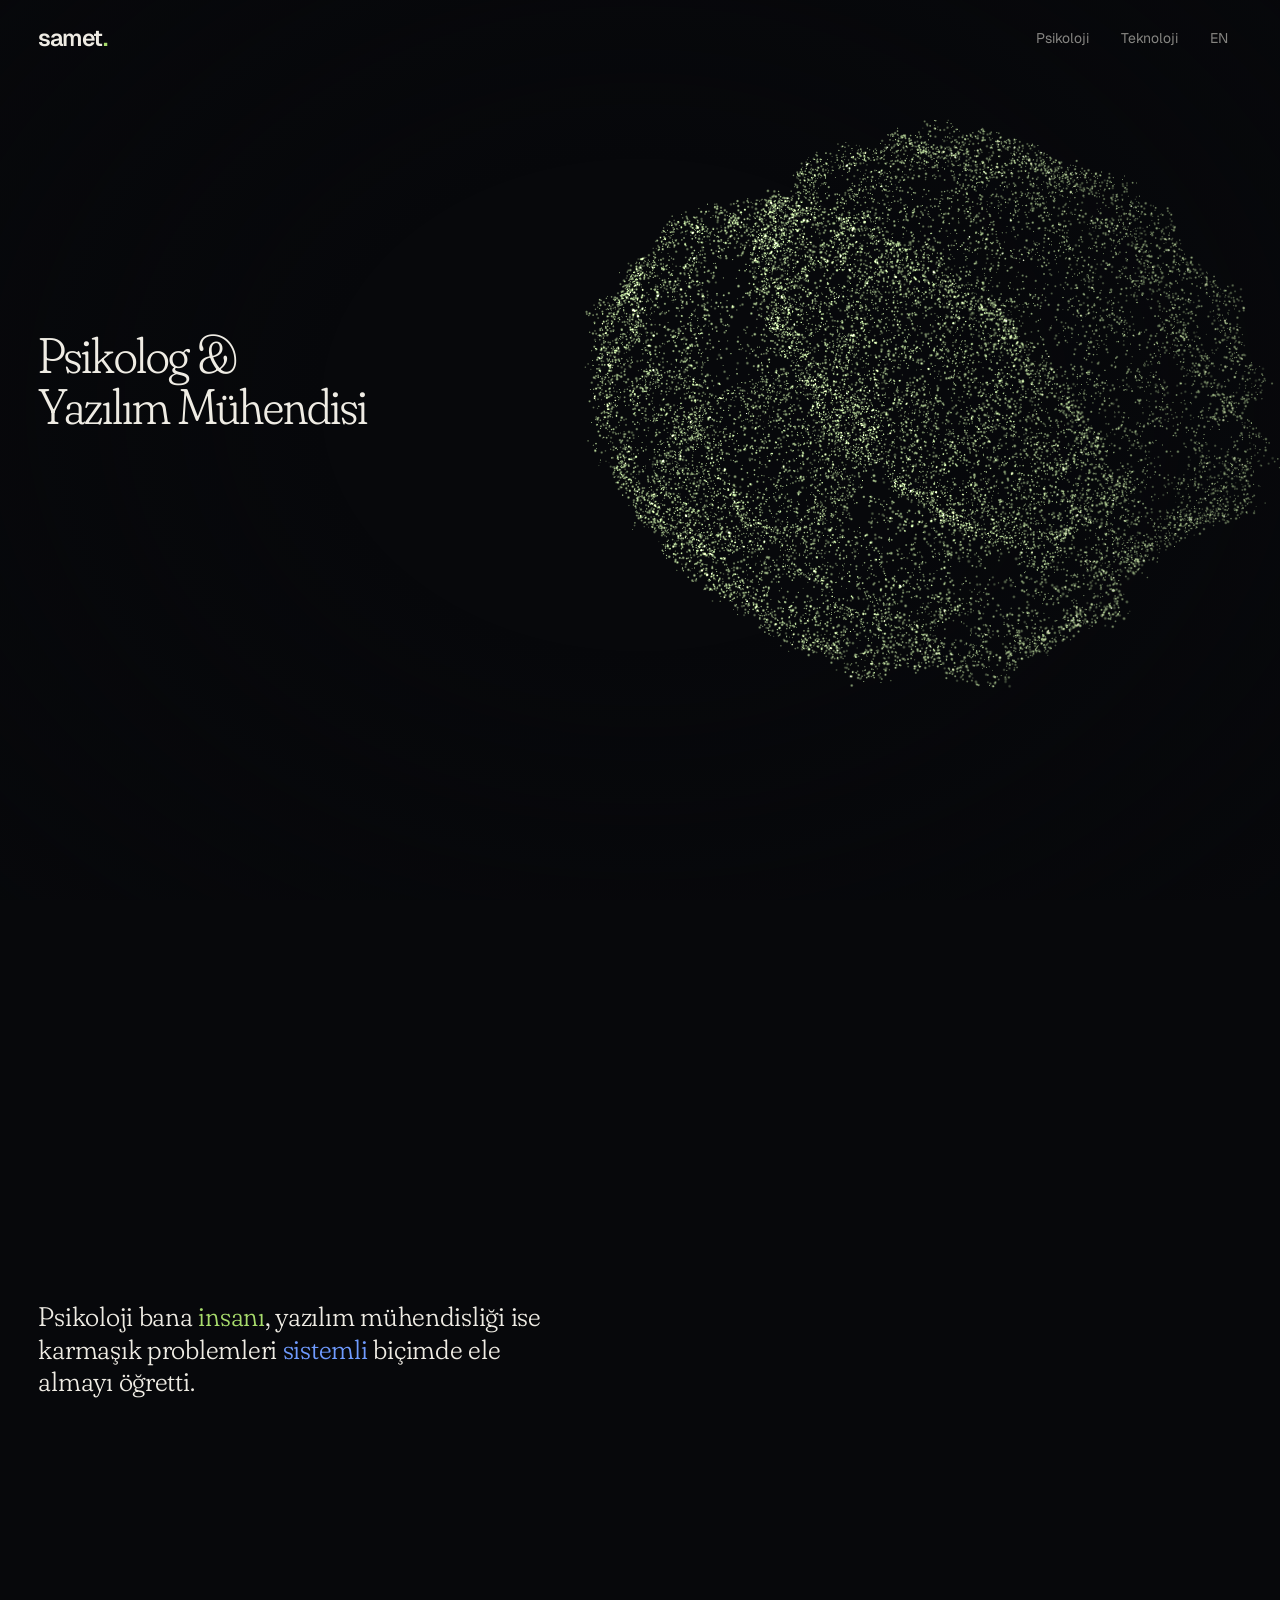
==== index.html @ a426712b "Yeni tasarım: ilk yayın" ====
<!doctype html>
<html lang="tr">
<head>
<meta charset="utf-8">
<link rel="icon" href="data:image/svg+xml,%3Csvg xmlns=%27http://www.w3.org/2000/svg%27 viewBox=%270 0 32 32%27%3E%3Ccircle cx=%2716%27 cy=%2716%27 r=%2714%27 fill=%27%23050b1d%27/%3E%3Ccircle cx=%2716%27 cy=%2716%27 r=%275%27 fill=%27%234fe3ff%27/%3E%3C/svg%3E">
<meta name="viewport" content="width=device-width, initial-scale=1">
<title>Samet Baran · Psikolog ve yazılım mühendisi</title>
<meta name="description" content="Psikolog ve yazılım mühendisi Samet Baran. İnsanı anlamak, teknolojiyi anlamlı kılmak: psikoloji bana insanı, yazılım mühendisliği ise karmaşık problemleri sistemli biçimde ele almayı öğretti.">
<link rel="canonical" href="https://abdullahsametbaran.com/">
<link rel="alternate" hreflang="tr" href="https://abdullahsametbaran.com/">
<link rel="alternate" hreflang="en" href="https://abdullahsametbaran.com/en/">
<link rel="alternate" hreflang="x-default" href="https://abdullahsametbaran.com/">
<meta property="og:type" content="website">
<meta property="og:site_name" content="Samet Baran">
<meta property="og:locale" content="tr_TR">
<meta property="og:locale:alternate" content="en_US">
<meta property="og:url" content="https://abdullahsametbaran.com/">
<meta property="og:title" content="Samet Baran · Psikolog ve yazılım mühendisi">
<meta property="og:description" content="Psikolog ve yazılım mühendisi Samet Baran. İnsanı anlamak, teknolojiyi anlamlı kılmak: psikoloji bana insanı, yazılım mühendisliği ise karmaşık problemleri sistemli biçimde ele almayı öğretti.">
<meta name="twitter:card" content="summary">
<meta name="twitter:title" content="Samet Baran · Psikolog ve yazılım mühendisi">
<meta name="twitter:description" content="Psikolog ve yazılım mühendisi Samet Baran. İnsanı anlamak, teknolojiyi anlamlı kılmak: psikoloji bana insanı, yazılım mühendisliği ise karmaşık problemleri sistemli biçimde ele almayı öğretti.">
<link rel="preconnect" href="https://fonts.googleapis.com"><link rel="preconnect" href="https://fonts.gstatic.com" crossorigin>
<link href="https://fonts.googleapis.com/css2?family=Geist:wght@300;400;500;600&family=Geist+Mono:wght@400&family=Fraunces:opsz,wght,SOFT@9..144,300..500,0..100&display=swap" rel="stylesheet">
<link rel="stylesheet" href="lib/lenis.css">
<style>
:root{--bg:#07080b;--ink:#efece4;--mute:rgba(239,236,228,.55);--leaf:#a8dc6c;--blue:#6f9bff;--gut:clamp(18px,3vw,40px)}
*{box-sizing:border-box}html,body{margin:0}
body{background:var(--bg);color:var(--ink);font-family:Geist,system-ui,sans-serif;-webkit-font-smoothing:antialiased}
a{color:inherit;text-decoration:none}
em{font-style:normal}
/* the home display face: a soft serif, the warm side of the two worlds */
.fr{font-family:Fraunces,Georgia,serif;font-weight:300;font-variation-settings:"SOFT" 100,"opsz" 144}
.mono{font-family:"Geist Mono",monospace;font-size:11px;letter-spacing:.1em;text-transform:uppercase}
#gl{position:fixed;inset:0;width:100%;height:100%;display:block;z-index:0;touch-action:pan-y}
.vig{position:fixed;inset:0;z-index:1;pointer-events:none;background:radial-gradient(ellipse at 50% 45%,transparent 35%,rgba(7,8,11,.75) 100%)}
header{position:fixed;inset:0 0 auto;z-index:10;display:flex;justify-content:space-between;align-items:center;padding:20px var(--gut)}
/* the wordmark from the original site, in this site's type; the dot drifts between the two worlds */
.logo{font-size:23px;font-weight:600;letter-spacing:-.055em;line-height:1}
.logo i{font-style:normal;color:var(--leaf);animation:dot 7s ease-in-out infinite}
@keyframes dot{0%,100%{color:var(--leaf)}50%{color:var(--blue)}}
header nav{display:flex;gap:4px}
header nav a{padding:9px 14px;border-radius:99px;font-size:14px;color:var(--mute);transition:color .3s,background .3s}
header nav a:hover{color:var(--ink);background:rgba(255,255,255,.06)}
.w{display:inline-block;overflow:hidden;vertical-align:top;padding:.14em .02em .1em;margin:-.14em -.02em -.1em}.wi{display:inline-block}

.scene{position:relative;z-index:2;pointer-events:none}
.scene a,.scene button{pointer-events:auto}
.s{height:100svh;position:relative}
/* the words sit in a left column on the animation's centre line; the cloud keeps the right half */
.hero .big{position:absolute;left:var(--gut);bottom:52vh;max-width:46vw;margin:0;font-size:clamp(40px,3.9vw,66px);line-height:1.02;letter-spacing:-.02em}
.hero .side{position:absolute;left:var(--gut);top:55vh;max-width:380px}
.hero .side p{margin:0 0 18px;font-size:16px;line-height:1.5;color:var(--mute)}
.hero .side p b{color:var(--ink);font-weight:400}
.cue{display:inline-flex;gap:14px;align-items:center;color:var(--mute)}
.cue i{width:1px;height:42px;background:rgba(239,236,228,.2);position:relative;overflow:hidden}
.cue i::after{content:"";position:absolute;inset:0;background:var(--ink);animation:drop 2.2s cubic-bezier(.7,0,.2,1) infinite}
@media (prefers-reduced-motion:reduce){.logo i,.cue i::after{animation:none}}
@keyframes drop{0%{transform:translateY(-100%)}60%,100%{transform:translateY(100%)}}

.story{height:200svh}
.story .pin{position:sticky;top:0;height:100svh;display:flex;align-items:center;padding:0 var(--gut)}
.story p{margin:0;max-width:min(560px,40vw);font-family:Fraunces,Georgia,serif;font-weight:300;font-variation-settings:"SOFT" 100,"opsz" 72;font-size:clamp(24px,2.1vw,34px);line-height:1.22;letter-spacing:-.01em}
.story p .wi{opacity:.14}
.story p em{color:var(--blue)}.story p .g{color:var(--leaf)}

.doors{height:220svh}
.doors .pin{position:sticky;top:0;height:100svh}
.door{display:block;position:absolute;bottom:clamp(40px,10vh,110px);width:min(36vw,440px);padding:0;background:none;border:0;color:inherit;font:inherit;text-align:left;cursor:pointer}
.door.l{left:var(--gut)}.door.r{right:var(--gut);text-align:right}
.door .mono{color:var(--mute)}
.door h2{margin:10px 0 12px;font-size:clamp(44px,5.4vw,96px);letter-spacing:-.03em;line-height:.92}
.door.l h2 em{color:var(--leaf)}.door.r h2 em{color:var(--blue)}
.door p{margin:0;color:var(--mute);font-size:15px;line-height:1.55}
.door .go{display:inline-flex;align-items:center;gap:10px;margin-top:18px;font-size:14px}
.door .go b{width:40px;height:40px;border-radius:50%;display:grid;place-items:center;border:1px solid rgba(239,236,228,.25);font-weight:400;transition:background .4s,border-color .4s,color .4s,transform .5s cubic-bezier(.2,.7,.2,1)}
.door.l:hover .go b{background:var(--leaf);border-color:var(--leaf);color:#0d2016;transform:translateX(-4px)}
.door.r:hover .go b{background:var(--blue);border-color:var(--blue);color:#06102a;transform:translateX(4px)}
.doors .ttl{position:absolute;left:50%;top:clamp(90px,14vh,140px);transform:translateX(-50%);text-align:center;color:var(--mute)}
.wipe{position:fixed;inset:0;z-index:50;pointer-events:none;opacity:0}
/* phones: the cloud takes the upper half, the words sit underneath it, full width */
@media (max-width:820px){header nav a:not(:last-child){display:none}
  .hero .big{right:var(--gut);bottom:calc(8vh + 112px);max-width:none;font-size:clamp(34px,10vw,46px)}
  .hero .side{right:var(--gut);top:auto;bottom:8vh;max-width:none}.hero .side p{font-size:15px;margin-bottom:14px}.cue i{height:28px}
  .story .pin{align-items:flex-end;padding-bottom:9vh}.story p{max-width:none;font-size:clamp(22px,6.4vw,28px)}
  .door{width:44vw}.door h2{font-size:34px}.door p{display:none}}
</style>
</head>
<body>
<canvas id="gl" aria-hidden="true"></canvas>
<div class="vig"></div>
<header><a class="logo" href="#" aria-label="Samet Baran">samet<i>.</i></a><nav><a href="psikoloji/index.html" data-go="mind">Psikoloji</a><a href="teknoloji/index.html" data-go="sys">Teknoloji</a><a href="en/index.html" hreflang="en" lang="en">EN</a></nav></header>

<main class="scene">
  <section class="s hero">
    <h1 class="big fr" id="h1">Psikolog &amp;<br>Yazılım Mühendisi</h1>
    <div class="side" data-in><p><b>İnsanı anlamak. Teknolojiyi anlamlı kılmak.</b> İki disiplin, tek merak.</p><span class="cue mono"><i></i>Kaydır · sürükle</span></div>
  </section>
  <section class="story" id="story"><div class="pin"><p id="st">Psikoloji bana <span class="g">insanı</span>, yazılım mühendisliği ise karmaşık problemleri <em>sistemli</em> biçimde ele almayı öğretti.</p></div></section>
  <section class="doors" id="kapilar"><div class="pin">
    <div class="ttl mono" id="dt">İki alan · birini seç</div>
    <a class="door l" href="psikoloji/index.html" data-go="mind" aria-label="Psikoloji sayfasına gir"><span class="mono">01 · Zihin</span><h2 class="fr"><em>Psikoloji</em></h2><p>Davranış, deneyim ve bizi biz yapan ilişkiler.</p><span class="go"><b>←</b>Psikolojiye gir</span></a>
    <a class="door r" href="teknoloji/index.html" data-go="sys" aria-label="Teknoloji sayfasına gir"><span class="mono">02 · Sistem</span><h2 class="fr"><em>Teknoloji</em></h2><p>İş analizi, süreç keşfi ve otomasyon.</p><span class="go">Teknolojiye gir<b>→</b></span></a>
  </div></section>
</main>
<div class="wipe" id="wipe"></div>

<script src="lib/gsap.min.js"></script>
<script src="lib/ScrollTrigger.min.js"></script>
<script src="lib/lenis.min.js"></script>
<script src="lib/smooth.js"></script>
<script type="module">
/* The point cloud is drawn with plain WebGL: one program, five attributes, one draw call. */
const RM = window.reduceMotion;          // reduced motion: no drift, no spin, no entrance; shapes change in one step
const cv = document.getElementById('gl');
const gl = cv.getContext('webgl', { antialias: false, alpha: false, powerPreference: 'high-performance' });
const PR = Math.min(devicePixelRatio || 1, 2);
const cam = { fov: 32, near: .1, far: 100, z: 7.2, aspect: 1 };
const PROJ = new Float32Array(16), VIEW = new Float32Array(16);
function camera() {                      // a perspective camera on the z axis, looking at the origin
  const t = cam.near * Math.tan(cam.fov * Math.PI / 360), h = 2 * t, w = cam.aspect * h;
  PROJ.fill(0); PROJ[0] = 2 * cam.near / w; PROJ[5] = 2 * cam.near / h; PROJ[10] = -(cam.far + cam.near) / (cam.far - cam.near); PROJ[11] = -1; PROJ[14] = -2 * cam.far * cam.near / (cam.far - cam.near);
  VIEW.fill(0); VIEW[0] = VIEW[5] = VIEW[10] = VIEW[15] = 1; VIEW[14] = -cam.z;
}

/* ---- three shapes for one cloud of points: a brain, a lattice globe, and the two worlds side by side ---- */
const N = innerWidth < 760 ? 12000 : 22000;
const A = new Float32Array(N * 3), B = new Float32Array(N * 3), C = new Float32Array(N * 3), SEED = new Float32Array(N), SIDE = new Float32Array(N);
const R = Math.random;
function brainPoint(o, k, sc, ox) {
  let x, y, z; const part = R();
  if (part < .93) {                                      // the two hemispheres, folded; points gather on the ridges
    const h = R() < .5 ? -1 : 1; let u, th, s, dx, dy, dz, fold;
    do { u = R() * 2 - 1; th = R() * Math.PI * 2; s = Math.sqrt(1 - u * u); dx = s * Math.cos(th); dy = u; dz = s * Math.sin(th);
      fold = Math.sin(dy * 15 + Math.sin(dz * 9) * 2.2) * Math.sin(dz * 13 + Math.sin(dy * 7) * 2.4) + .5 * Math.sin(dx * 11 + dz * 6); } while (fold < -.25 && R() < .8);
    const r = 1 + .07 * fold - R() * .03;
    x = h * .34 + (dx * h < 0 ? dx * .1 : dx * .66) * r; y = .08 + dy * .74 * r; z = dz * 1.02 * r;
  } else if (part < 1.01) {                                // the cerebellum, finely striped
    const u = R() * 2 - 1, th = R() * Math.PI * 2, s = Math.sqrt(1 - u * u);
    const dx = s * Math.cos(th), dy = u, dz = s * Math.sin(th), r = 1 + .04 * Math.sin(dy * 40);
    x = dx * .52 * r; y = -.56 + dy * .27 * r; z = -.66 + dz * .34 * r;
  } else {                                                // the stem
    const a = R() * Math.PI * 2, t = R();
    x = Math.cos(a) * .12; y = -.55 - t * .6; z = -.28 + Math.sin(a) * .12 + t * .05;
  }
  o[k] = x * sc + ox; o[k + 1] = y * sc; o[k + 2] = z * sc;
}
function globePoint(o, k) {
  const r = 1.45, t = R();
  if (t < .44) { const lo = Math.floor(R() * 26) / 26 * Math.PI * 2, la = (R() - .5) * Math.PI; o[k] = r * Math.cos(la) * Math.cos(lo); o[k + 1] = r * Math.sin(la); o[k + 2] = r * Math.cos(la) * Math.sin(lo); }
  else if (t < .86) { const la = (Math.floor(R() * 15) / 14 - .5) * Math.PI * .94, lo = R() * Math.PI * 2; o[k] = r * Math.cos(la) * Math.cos(lo); o[k + 1] = r * Math.sin(la); o[k + 2] = r * Math.cos(la) * Math.sin(lo); }
  else { const a = R() * Math.PI * 2, rr = 2.05 + (R() - .5) * .03; const x = Math.cos(a) * rr, z = Math.sin(a) * rr; o[k] = x; o[k + 1] = z * .32; o[k + 2] = z * .95; }
}
function cubePoint(o, k, sc, ox) {
  // a lattice cube: its edges and a grid on its faces
  const g = 6, f = Math.floor(R() * 6), a = R() * 2 - 1, b = R() * 2 - 1, line = R() < .5;
  let u = line ? Math.round(a * g / 2) / (g / 2) : a, v = line ? b : Math.round(b * g / 2) / (g / 2);
  const p = [[1, u, v], [-1, u, v], [u, 1, v], [u, -1, v], [u, v, 1], [u, v, -1]][f];
  o[k] = p[0] * .62 * sc + ox; o[k + 1] = p[1] * .62 * sc; o[k + 2] = p[2] * .62 * sc;
}
for (let i = 0; i < N; i++) {
  const k = i * 3; SEED[i] = R();
  brainPoint(A, k, 1.32, 0); globePoint(B, k);
  SIDE[i] = i % 2;
  if (SIDE[i] === 0) eyePoint(C, k); else cubePoint(C, k, 1.15, 1.62);
}
// The eye at the psychology door is stored as parameters; the shader turns them into points, so the pupil can widen,
// the lids blink and the gaze follow the pointer. x = fibre angle, y = position along the fibre (or along the lid),
// z = kind + .5 + a small jitter (0 iris fibre, 1 lid, 2 iris edge, 3 collarette).
function eyePoint(o, k) {
  const r = R(), kind = r < .1 ? 1 : r < .17 ? 2 : r < .23 ? 3 : 0;
  o[k] = Math.floor(R() * 170) / 170 * Math.PI * 2 + (R() - .5) * .012; o[k + 1] = kind === 1 ? R() * 2 - 1 : R(); o[k + 2] = kind + .5 + (R() - .5) * .2;
}

const U = {
  uT: { value: 0 }, uM1: { value: 0 }, uM2: { value: 0 }, uIn: { value: 0 }, uPR: { value: PR },
  uMouse: { value: new Float32Array([99, 99, 0]) }, uPush: { value: 0 }, uHL: { value: 0 }, uHR: { value: 0 },
  uGo: { value: 0 }, uGoSide: { value: 0 }, uRot: { value: new Float32Array(16) }, uShift: { value: 0 },
  uDil: { value: 0 }, uOpen: { value: 1 }, uGaze: { value: new Float32Array(2) },
  // phone layout: lift and shrink the brain and globe; bring the eye and cube in from the edges
  uLift: { value: 0 }, uMS: { value: 1 }, uDX: { value: 1.62 }, uDS: { value: 1 }, uDY: { value: 0 }
};
const VS = `
    uniform float uT,uM1,uM2,uIn,uPR,uPush,uHL,uHR,uGo,uGoSide,uShift,uDil,uOpen,uLift,uMS,uDX,uDS,uDY; uniform vec3 uMouse; uniform mat4 uRot; uniform vec2 uGaze;
    attribute vec3 pB,pC; attribute float seed,side;
    varying float vC; varying float vG; varying float vA;
    vec3 dir(float s){ return normalize(vec3(sin(s*91.7),cos(s*47.3),sin(s*13.1+1.))); }
    // the eye: lids around an iris of radial fibres; the pupil widens with uDil, the lids close with uOpen
    vec4 eye(vec3 e){
      float kind = floor(e.z), jit = (fract(e.z)-.5)*.1, LW = .86, H = .4*uOpen, Rr = .38;
      float pu = .14 + .15*uDil + .01*sin(uT*1.7);
      vec3 q; float al = 1.;
      if (kind > .5 && kind < 1.5) {
        float x = e.y*LW, ly = H*(1.-(x/LW)*(x/LW))*(1.+jit*2.);
        q = vec3(x, fract(seed*7.) > .5 ? ly : -ly*.92, 0.);
      } else {
        float r = kind > 2.5 ? pu + (Rr-pu)*(.3+jit*2.) : kind > 1.5 ? Rr*(1.+jit) : pu + (Rr-pu)*e.y;
        q = vec3(r*cos(e.x) + uGaze.x, r*sin(e.x) + uGaze.y, .1*(1.-(r/Rr)*(r/Rr)));
        float lim = H*(1.-(q.x/LW)*(q.x/LW))*(q.y > 0. ? 1. : .92);
        al = (abs(q.y) > lim || abs(q.x) > LW) ? 0. : (kind < .5 ? .65 + .33*(1.-e.y) : 1.);
      }
      q.x -= 1.62; return vec4(q, al);
    }
    void main(){
      vec4 E = eye(pC);
      vec3 p = mix(position,pB,uM1)*uMS;
      // the doors: each shape keeps its own centre, which sits at (±uDX, uDY) scaled by uDS (on desktop: ±1.62, 0, 1)
      vec3 T = side < .5 ? E.xyz : pC; float sx = side < .5 ? -1. : 1.;
      T.x -= sx*1.62; T *= uDS; T.x += sx*uDX; T.y += uDY;
      p = mix(p,T,uM2);
      float burst = sin(3.14159*uM1)*(1.-uM2) + sin(3.14159*uM2)*.8;
      p += dir(seed)*burst*(.35+fract(seed*7.)*.9);
      p *= mix(.0,1.,uIn) + (1.-uIn)*fract(seed*3.)*.0;
      p += dir(seed+.5)*(1.-uIn)*(2.5+fract(seed*5.)*4.);
      p += .012*vec3(sin(uT*1.1+seed*30.),cos(uT*1.3+seed*20.),sin(uT*.7+seed*10.));
      // the shape under the pointer grows a little; the chosen one fills the screen when entered
      float hov = side<.5 ? uHL : uHR;
      float cx = (side<.5 ? -1. : 1.)*uDX;
      float chosen = (uGoSide<.5 ? 1.-side : side);
      p.x -= cx*uM2; p.y -= uDY*uM2; p *= 1. + hov*.12*uM2 + chosen*uGo*5.; p.x += cx*uM2*(1.-chosen*uGo); p.y += uDY*uM2*(1.-chosen*uGo);
      p += dir(seed+.9)*(1.-chosen)*uGo*6.;
      vec4 wp = uRot*vec4(p,1.); wp.x += uShift*(1.-uM2); wp.y += .18*(1.-uM2)*step(.5,uShift) + uLift*(1.-uM2);   // brain and globe both keep the right half
      // the pointer scatters the points, except the eye's: it stays whole and its pupil answers instead
      vec2 d = wp.xy-uMouse.xy; float f = exp(-dot(d,d)*3.2)*uPush*(1.-(1.-side)*uM2);
      wp.xy += normalize(d+1e-4)*f*.42; wp.z += f*.35;
      vec4 mv = viewMatrix*wp;
      gl_Position = projectionMatrix*mv;
      gl_PointSize = (1.7+fract(seed*13.)*2.5)*uPR*(7./-mv.z)*(1.+f*1.6);
      vC = mix(uM1, side, uM2);
      vG = f + hov*uM2*.5;
      vA = (.35+.65*fract(seed*17.))*mix(1.,1.-uGo*.6,1.-chosen)*mix(1.,side < .5 ? E.w : 1.,uM2);
    }`;
const FS = `
    varying float vC; varying float vG; varying float vA;
    void main(){
      vec2 c = gl_PointCoord-.5; float r = length(c); if(r>.5) discard;
      float a = smoothstep(.5,.0,r);
      vec3 mind = vec3(.80,.93,.64), sys = vec3(.52,.68,1.), cream = vec3(1.,.97,.9);
      vec3 col = mix(mind, sys, vC);
      col = mix(col, cream, clamp(vG,0.,1.)*.7);
      gl_FragColor = vec4(col*a*vA*(.85+vG), 1.);
    }`;
let draw = () => {};
if (gl) {
  const sh = (t, src) => { const x = gl.createShader(t); gl.shaderSource(x, src); gl.compileShader(x); if (!gl.getShaderParameter(x, gl.COMPILE_STATUS)) console.error(gl.getShaderInfoLog(x)); return x; };
  const pr = gl.createProgram();
  gl.attachShader(pr, sh(gl.VERTEX_SHADER, 'precision highp float;\nuniform mat4 viewMatrix, projectionMatrix;\nattribute vec3 position;\n' + VS));
  gl.attachShader(pr, sh(gl.FRAGMENT_SHADER, 'precision highp float;\n' + FS));
  gl.bindAttribLocation(pr, 0, 'position'); gl.linkProgram(pr); gl.useProgram(pr);
  const attr = (name, data, n) => { const l = gl.getAttribLocation(pr, name); if (l < 0) return; gl.bindBuffer(gl.ARRAY_BUFFER, gl.createBuffer()); gl.bufferData(gl.ARRAY_BUFFER, data, gl.STATIC_DRAW); gl.enableVertexAttribArray(l); gl.vertexAttribPointer(l, n, gl.FLOAT, false, 0, 0); };
  attr('position', A, 3); attr('pB', B, 3); attr('pC', C, 3); attr('seed', SEED, 1); attr('side', SIDE, 1);
  const F = ['uT', 'uM1', 'uM2', 'uIn', 'uPR', 'uPush', 'uHL', 'uHR', 'uGo', 'uGoSide', 'uShift', 'uDil', 'uOpen', 'uLift', 'uMS', 'uDX', 'uDS', 'uDY'], L = {};
  [...F, 'uMouse', 'uGaze', 'uRot', 'viewMatrix', 'projectionMatrix'].forEach(n => L[n] = gl.getUniformLocation(pr, n));
  gl.disable(gl.DEPTH_TEST); gl.enable(gl.BLEND); gl.blendEquation(gl.FUNC_ADD); gl.blendFunc(gl.SRC_ALPHA, gl.ONE);   // additive
  gl.clearColor(7 / 255, 8 / 255, 11 / 255, 1);
  draw = () => { gl.clear(gl.COLOR_BUFFER_BIT); F.forEach(n => gl.uniform1f(L[n], U[n].value)); gl.uniform3fv(L.uMouse, U.uMouse.value); gl.uniform2fv(L.uGaze, U.uGaze.value);
    gl.uniformMatrix4fv(L.uRot, false, U.uRot.value); gl.uniformMatrix4fv(L.viewMatrix, false, VIEW); gl.uniformMatrix4fv(L.projectionMatrix, false, PROJ); gl.drawArrays(gl.POINTS, 0, N); };
}

function size() {
  const w = innerWidth, h = innerHeight; cv.width = Math.floor(w * PR); cv.height = Math.floor(h * PR); if (gl) gl.viewport(0, 0, cv.width, cv.height);
  cam.aspect = w / h; cam.z = w < 760 ? 10.5 : (w / h < 1.3 ? 8.6 : 7.2); camera(); U.uShift.value = w / h > 1.3 ? 1.25 : 0;
  const phone = w < 820 && w / h < 1;
  U.uLift.value = phone ? 1.05 : 0; U.uMS.value = phone ? .78 : 1; U.uDX.value = phone ? .74 : 1.62; U.uDS.value = phone ? .5 : 1; U.uDY.value = phone ? .55 : 0;
}
size(); addEventListener('resize', size);

/* pointer: a light that pushes the points aside; dragging turns the cloud, and it keeps turning a little after */
const eyeT = { dil: 0, gx: 0, gy: 0 };
let push = 0, tpush = 0, drag = false, lx = 0, ly = 0, ry = .7, rx = .62, vy = RM ? 0 : .0015, vx = 0;
addEventListener('pointermove', e => {
  // where the pointer meets the plane z = 0 seen through the camera
  const k = Math.tan(cam.fov * Math.PI / 360) * cam.z;
  U.uMouse.value[0] = (e.clientX / innerWidth * 2 - 1) * k * cam.aspect; U.uMouse.value[1] = (1 - e.clientY / innerHeight * 2) * k;
  if (!RM) tpush = 1;
  // over the eye the pupil widens; the gaze leans a little toward the pointer
  const ex = (U.uMouse.value[0] + U.uDX.value) / U.uDS.value, ey = (U.uMouse.value[1] - U.uDY.value) / U.uDS.value;   // in the eye's own units
  eyeT.dil = Math.hypot(ex, ey) < .9 ? 1 : 0;
  // the iris turns toward the pointer wherever it is on the screen: far away it rests near the corner of the eye,
  // close by it follows almost one to one
  if (!RM) { eyeT.gx = .3 * Math.tanh(ex / .8); eyeT.gy = .11 * Math.tanh(ey / .55); }
  if (drag) { vy = (e.clientX - lx) * .0045; vx = (e.clientY - ly) * .0025; lx = e.clientX; ly = e.clientY; }
  if (RM) return;
  const half = e.clientX < innerWidth / 2;
  gsap.to(U.uHL, { value: half ? 1 : 0, duration: .8, ease: 'expo.out', overwrite: true });
  gsap.to(U.uHR, { value: half ? 0 : 1, duration: .8, ease: 'expo.out', overwrite: true });
});
document.addEventListener('pointerleave', () => { tpush = 0; eyeT.dil = 0; });
cv.addEventListener('pointerdown', e => { drag = true; lx = e.clientX; ly = e.clientY; });
addEventListener('pointerup', () => drag = false);

function rotXY(x, y) {                    // rotation about x then y (Euler XYZ with z = 0), column-major
  const a = Math.cos(x), b = Math.sin(x), c = Math.cos(y), d = Math.sin(y), m = U.uRot.value;
  m[0] = c; m[4] = 0; m[8] = d; m[12] = 0;
  m[1] = b * d; m[5] = a; m[9] = -b * c; m[13] = 0;
  m[2] = -a * d; m[6] = b; m[10] = a * c; m[14] = 0;
  m[3] = 0; m[7] = 0; m[11] = 0; m[15] = 1;
}
let t0 = performance.now();
function loop(now) {
  const t = RM ? 0 : (now - t0) / 1000; U.uT.value = t;
  push += (tpush - push) * .08; U.uPush.value = push;
  // the eye: pupil and gaze ease toward their targets; a blink every 5.5 s (none with reduced motion)
  U.uDil.value += (eyeT.dil - U.uDil.value) * (RM ? 1 : .07);
  U.uGaze.value[0] += (eyeT.gx - U.uGaze.value[0]) * .2; U.uGaze.value[1] += (eyeT.gy - U.uGaze.value[1]) * .2;
  const blink = t % 5.5; U.uOpen.value = RM || blink >= .24 ? 1 : Math.abs(blink - .12) / .12;
  if (!drag) { if (RM) { vx = vy = 0; } else { vy += (.0016 * (1 - U.uM2.value) - vy) * .02; vx *= .95; } }
  ry += vy; rx = Math.max(-.2, Math.min(1.1, rx + vx));
  const settle = U.uM2.value;                               // at the doors the two worlds face us
  rotXY(rx * (1 - settle) + -.12 * settle, ry * (1 - settle) + Math.sin(t * .3) * .25 * settle);
  draw();
  requestAnimationFrame(loop);
}
requestAnimationFrame(loop);

if (!RM) {
  /* entrance: the points gather out of the dark into the brain (lead), then the name rises word by word (support),
     the side note and header fade in place (decoration) */
  const words = splitWords(document.getElementById('h1'));
  gsap.timeline({ defaults: { ease: 'expo.out' } })
    .to(U.uIn, { value: 1, duration: 2.6, ease: 'expo.inOut' }, 0)
    .from(words, { yPercent: 118, duration: 1.4, stagger: { each: .08, ease: 'power2.in' } }, 1.1)
    .from('[data-in], header', { opacity: 0, duration: 1, ease: 'power1.out' }, 1.8);

  /* the story: scrolling turns the brain into a lattice globe (the words light up as it happens), then splits it into
     the two worlds at the doors */
  gsap.to(U.uM1, { value: 1, ease: 'none', scrollTrigger: { trigger: '#story', start: 'top 70%', end: 'bottom bottom', scrub: 1.2 } });
  gsap.to(splitWords(document.getElementById('st')), { opacity: 1, stagger: .05, ease: 'none', scrollTrigger: { trigger: '#story', start: 'top 40%', end: '75% bottom', scrub: true } });
  gsap.to(U.uM2, { value: 1, ease: 'none', scrollTrigger: { trigger: '#kapilar', start: 'top 85%', end: '45% bottom', scrub: 1.2 } });
  gsap.fromTo('.door, #dt', { opacity: 0, y: 30 }, { opacity: 1, y: 0, ease: 'none', scrollTrigger: { trigger: '#kapilar', start: '30% bottom', end: '55% bottom', scrub: true } });
  gsap.to('.hero .big, .hero .side', { opacity: 0, y: -40, ease: 'none', scrollTrigger: { trigger: '#story', start: 'top 90%', end: 'top 40%', scrub: true } });

  /* a brake at the story: scrolling stays free, but a wheel or trackpad gesture that started above the story (or below
     it) cannot carry past it in one go. It stops where the globe is whole and the sentence fully lit, the rest of that
     flick is dropped, and the next gesture scrolls on freely. Keyboard, scrollbar and touch are the browser's own. */
  if (window.lenis) {
    const story = document.getElementById('story');
    const stop = () => story.offsetTop + innerHeight;
    let from = 0, braked = false, quiet = true, idle = 0;
    addEventListener('wheel', e => {
      if (e.ctrlKey) return;                                  // pinch zoom
      if (quiet) { from = lenis.targetScroll; braked = false; }          // a new gesture begins here
      quiet = false; clearTimeout(idle); idle = setTimeout(() => quiet = true, 260);
      const S = stop(), next = lenis.targetScroll + e.deltaY * (e.deltaMode === 1 ? 40 : 1);
      if (!braked && ((from < S - 2 && next >= S) || (from > S + 2 && next <= S))) { braked = true; lenis.scrollTo(S); }
      if (braked) { e.preventDefault(); e.stopImmediatePropagation(); }  // the rest of this flick does not reach Lenis
    }, { passive: false, capture: true });
  }
} else {
  // reduced motion: everything is in place from the start; the cloud takes each shape in one step as its section arrives
  U.uIn.value = 1;
  ScrollTrigger.create({ trigger: '#story', start: 'top 50%', onEnter: () => U.uM1.value = 1, onLeaveBack: () => U.uM1.value = 0 });
  ScrollTrigger.create({ trigger: '#kapilar', start: 'top 50%', onEnter: () => U.uM2.value = 1, onLeaveBack: () => U.uM2.value = 0 });
}

/* entering: the chosen world's points rush forward and fill the screen, the other scatters, the screen takes the
   next page's ground. From the doors this is the full move; from the menu (or with reduced motion) the screen
   simply fades into the next page's ground. */
const GROUND = { mind: '#062a31', sys: '#050b1d' };
function enter(side, url) {
  if (window.lenis) lenis.stop();
  try { sessionStorage.setItem('arrive', GROUND[side]); } catch (e) {}
  const w = document.getElementById('wipe'); w.style.background = GROUND[side];
  const go = () => location.href = url;
  if (RM || U.uM2.value < .5) { gsap.to(w, { opacity: 1, duration: RM ? .25 : .45, ease: 'power1.in', onComplete: go }); return; }
  U.uGoSide.value = side === 'mind' ? 0 : 1;
  gsap.timeline({ onComplete: go })
    .to('.door, #dt, header', { opacity: 0, duration: .35, ease: 'power2.in' }, 0)
    .to(U.uGo, { value: 1, duration: 1.3, ease: 'expo.in' }, 0)
    .to(w, { opacity: 1, duration: .45, ease: 'power1.in' }, .95);
}
// the doors and the menu are real links: a plain click plays the move, Ctrl/Cmd/Shift/Alt or middle click is the browser's
document.querySelectorAll('a[data-go]').forEach(a => a.addEventListener('click', ev => {
  if (ev.defaultPrevented || ev.button !== 0 || ev.metaKey || ev.ctrlKey || ev.shiftKey || ev.altKey) return;
  ev.preventDefault(); enter(a.dataset.go, a.getAttribute('href'));
}));
// coming back with the browser's Back button restores this page from memory: undo the exit so it is usable again
addEventListener('pageshow', e => { if (!e.persisted) return;
  gsap.set('#wipe', { opacity: 0 }); gsap.set('.door, #dt, header', { opacity: 1 }); U.uGo.value = 0; if (window.lenis) lenis.start(); });

// review hook for still shots: ?m1=1 or ?m2=1 sets the scroll state; ?go=mind&p=.6 freezes the entry
const q = new URLSearchParams(location.search);
if (q.has('m1') || q.has('m2') || q.has('go')) {
  gsap.globalTimeline.getChildren().forEach(c => c.progress(1));
  ScrollTrigger.getAll().forEach(s => s.disable(false));
  U.uIn.value = 1; U.uM1.value = +(q.get('m1') || (q.has('m2') || q.has('go') ? 1 : 0)); U.uM2.value = +(q.get('m2') || (q.has('go') ? 1 : 0));
  document.querySelectorAll('.hero .big, .hero .side').forEach(el => el.style.opacity = U.uM1.value > .3 ? 0 : 1);
  if (U.uM2.value > .5) { document.querySelectorAll('.door, #dt').forEach(el => { el.style.opacity = 1; el.style.transform = 'none'; }); document.getElementById('kapilar').scrollIntoView(); window.scrollBy(0, innerHeight * .9); }
  else if (U.uM1.value > .5) { document.getElementById('story').scrollIntoView(); window.scrollBy(0, innerHeight * .9); gsap.set('#st .wi', { opacity: 1 }); }
  if (q.has('go')) { U.uGoSide.value = q.get('go') === 'mind' ? 0 : 1; U.uGo.value = +q.get('p'); document.querySelectorAll('.door, #dt').forEach(el => el.style.opacity = 0); }
}
</script>
</body>
</html>
---- lib/lenis.css ----
html.lenis,
html.lenis body {
  height: auto;
}

.lenis:not(.lenis-autoToggle).lenis-stopped {
  overflow: clip;
}

.lenis [data-lenis-prevent],
.lenis [data-lenis-prevent-wheel],
.lenis [data-lenis-prevent-touch],
.lenis [data-lenis-prevent-vertical],
.lenis [data-lenis-prevent-horizontal] {
  overscroll-behavior: contain;
}

.lenis.lenis-smooth iframe {
  pointer-events: none;
}

.lenis.lenis-autoToggle {
  transition-property: overflow;
  transition-duration: 1ms;
  transition-behavior: allow-discrete;
}
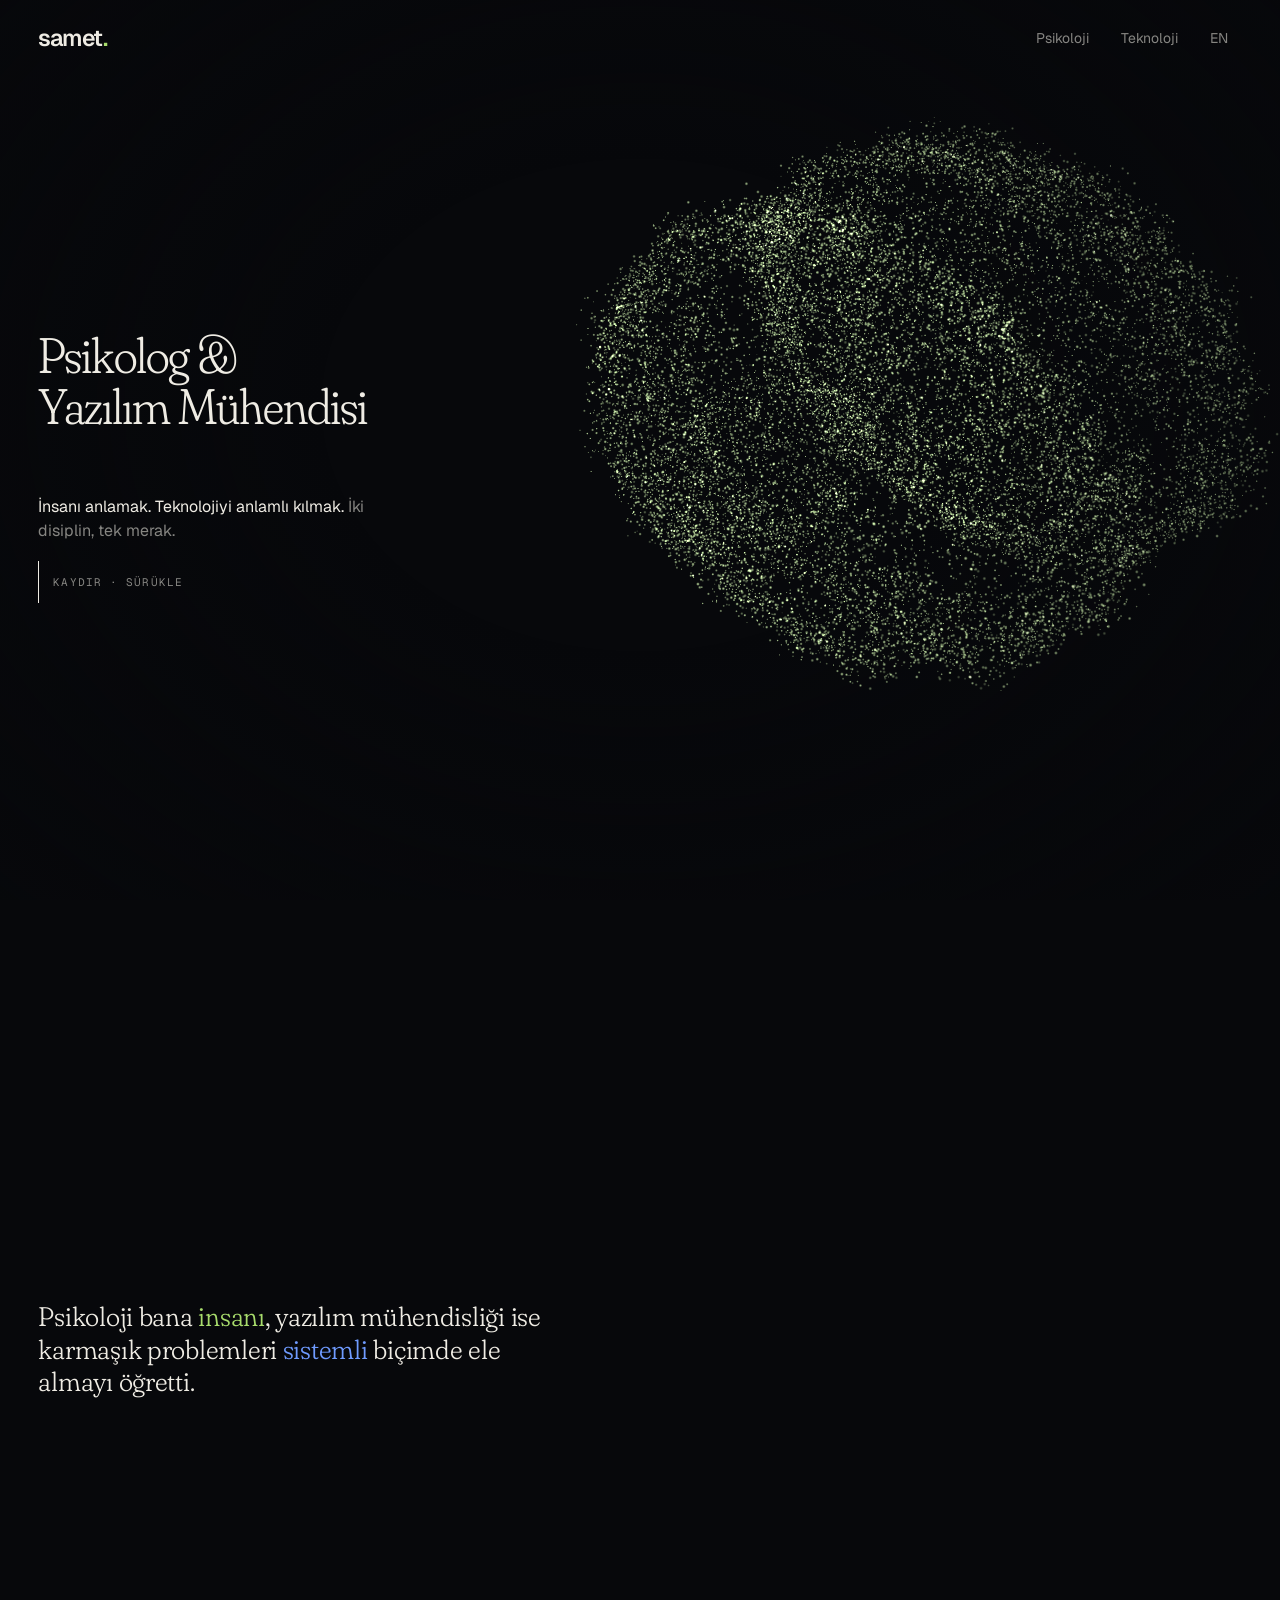
==== commit 66067173: "Site simgesi, paylaşım görselleri ve kimlik bilgisi" ====
--- a/index.html
+++ b/index.html
@@ -2,7 +2,9 @@
 <html lang="tr">
 <head>
 <meta charset="utf-8">
-<link rel="icon" href="data:image/svg+xml,%3Csvg xmlns=%27http://www.w3.org/2000/svg%27 viewBox=%270 0 32 32%27%3E%3Ccircle cx=%2716%27 cy=%2716%27 r=%2714%27 fill=%27%23050b1d%27/%3E%3Ccircle cx=%2716%27 cy=%2716%27 r=%275%27 fill=%27%234fe3ff%27/%3E%3C/svg%3E">
+<link rel="icon" href="/favicon.ico" sizes="48x48">
+<link rel="icon" type="image/png" sizes="192x192" href="/favicon-192.png">
+<link rel="apple-touch-icon" href="/apple-touch-icon.png">
 <meta name="viewport" content="width=device-width, initial-scale=1">
 <title>Samet Baran · Psikolog ve yazılım mühendisi</title>
 <meta name="description" content="Psikolog ve yazılım mühendisi Samet Baran. İnsanı anlamak, teknolojiyi anlamlı kılmak: psikoloji bana insanı, yazılım mühendisliği ise karmaşık problemleri sistemli biçimde ele almayı öğretti.">
@@ -17,7 +19,12 @@
 <meta property="og:url" content="https://abdullahsametbaran.com/">
 <meta property="og:title" content="Samet Baran · Psikolog ve yazılım mühendisi">
 <meta property="og:description" content="Psikolog ve yazılım mühendisi Samet Baran. İnsanı anlamak, teknolojiyi anlamlı kılmak: psikoloji bana insanı, yazılım mühendisliği ise karmaşık problemleri sistemli biçimde ele almayı öğretti.">
-<meta name="twitter:card" content="summary">
+<meta property="og:image" content="https://abdullahsametbaran.com/img/og-tr.jpg">
+<meta property="og:image:width" content="1200">
+<meta property="og:image:height" content="630">
+<meta property="og:image:alt" content="Samet Baran · Psikolog ve Yazılım Mühendisi">
+<meta name="twitter:card" content="summary_large_image">
+<meta name="twitter:image" content="https://abdullahsametbaran.com/img/og-tr.jpg">
 <meta name="twitter:title" content="Samet Baran · Psikolog ve yazılım mühendisi">
 <meta name="twitter:description" content="Psikolog ve yazılım mühendisi Samet Baran. İnsanı anlamak, teknolojiyi anlamlı kılmak: psikoloji bana insanı, yazılım mühendisliği ise karmaşık problemleri sistemli biçimde ele almayı öğretti.">
 <link rel="preconnect" href="https://fonts.googleapis.com"><link rel="preconnect" href="https://fonts.gstatic.com" crossorigin>
@@ -85,6 +92,7 @@
   .story .pin{align-items:flex-end;padding-bottom:9vh}.story p{max-width:none;font-size:clamp(22px,6.4vw,28px)}
   .door{width:44vw}.door h2{font-size:34px}.door p{display:none}}
 </style>
+<script type="application/ld+json">{"@context":"https://schema.org","@graph":[{"@type":"WebSite","@id":"https://abdullahsametbaran.com/#website","url":"https://abdullahsametbaran.com/","name":"Samet Baran","alternateName":["Abdullah Samet Baran","samet."],"inLanguage":"tr","publisher":{"@id":"https://abdullahsametbaran.com/#person"}},{"@type":"Person","@id":"https://abdullahsametbaran.com/#person","name":"Abdullah Samet Baran","alternateName":"Samet Baran","url":"https://abdullahsametbaran.com/","jobTitle":["Psikolog","Yazılım Mühendisi"],"sameAs":["https://tr.linkedin.com/in/abdullah-samet-baran-b7b565208"]}]}</script>
 </head>
 <body>
 <canvas id="gl" aria-hidden="true"></canvas>
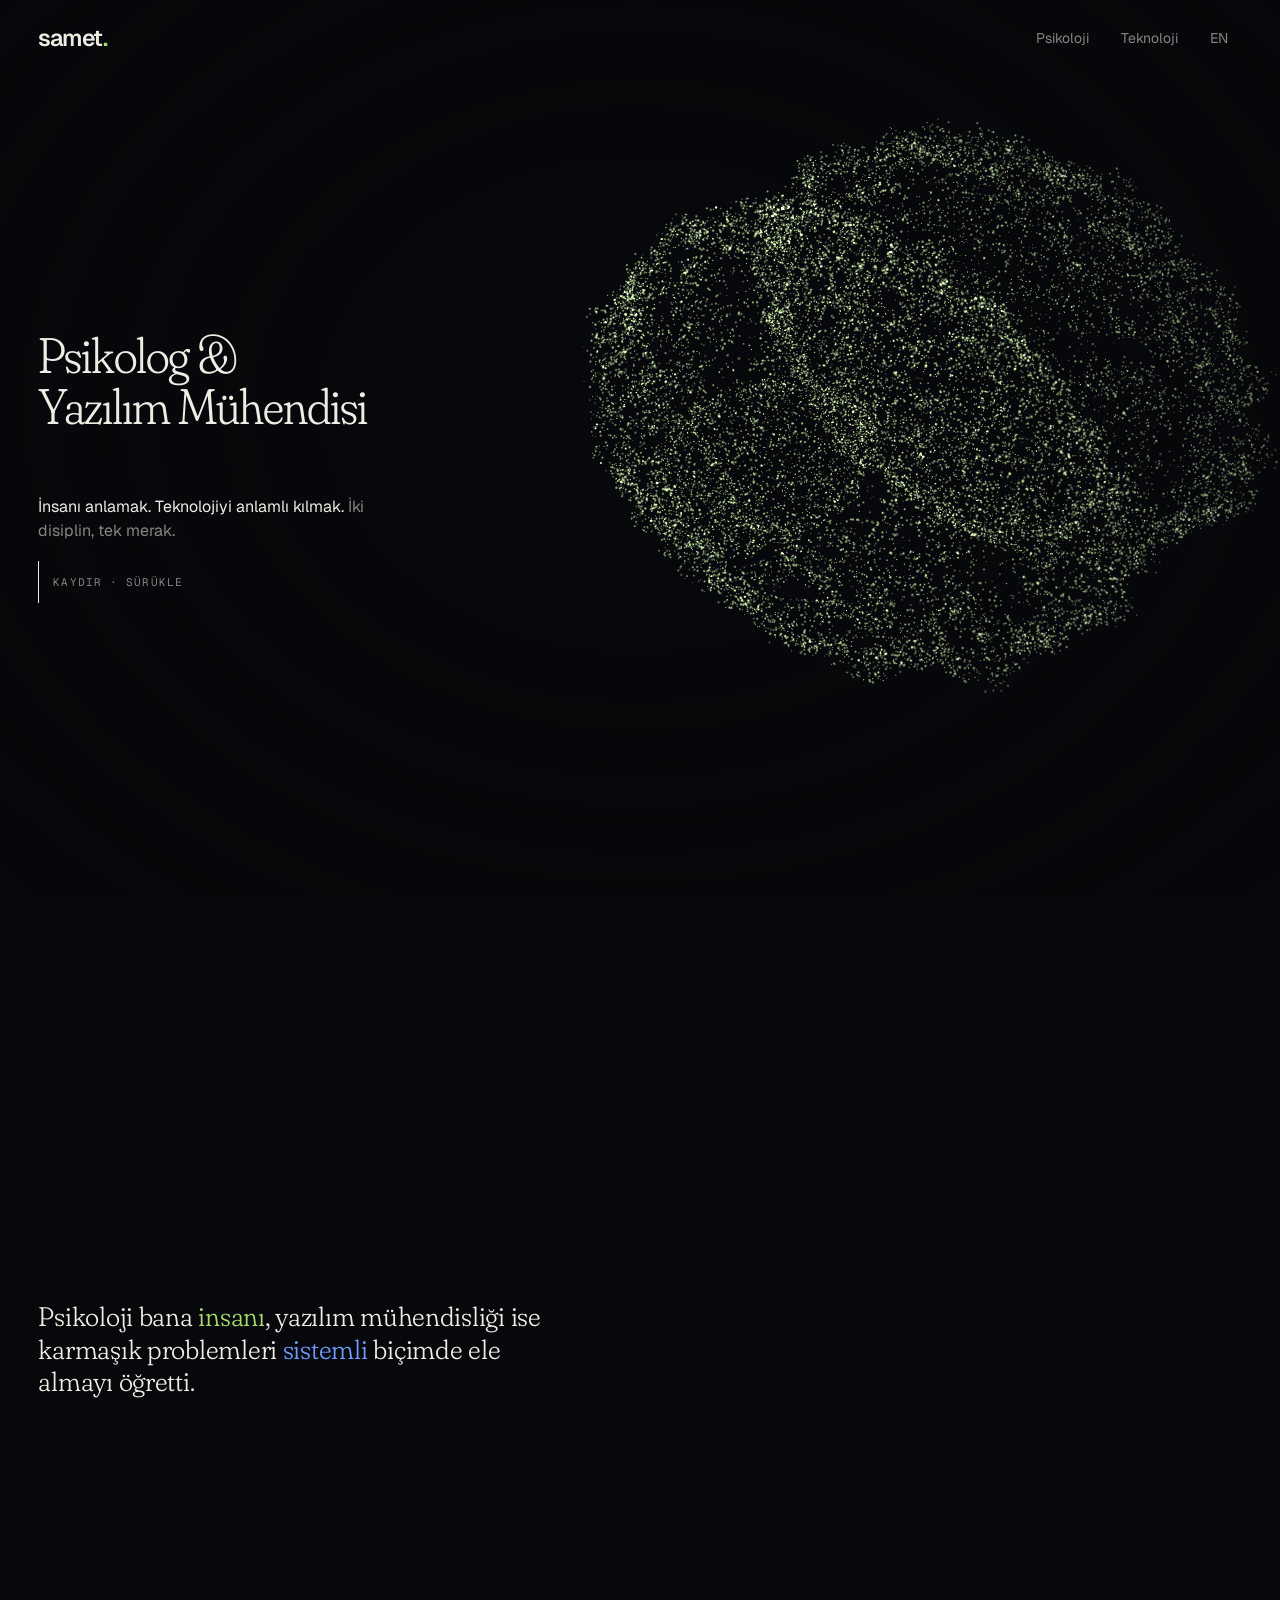
==== commit 1948df59: "Telefonda dokunma sonrası takılma düzeltildi; göl parmakla dalgalanıyor, beyin dalgası penceresi tel" ====
--- a/index.html
+++ b/index.html
@@ -276,7 +276,7 @@
 /* pointer: a light that pushes the points aside; dragging turns the cloud, and it keeps turning a little after */
 const eyeT = { dil: 0, gx: 0, gy: 0 };
 let push = 0, tpush = 0, drag = false, lx = 0, ly = 0, ry = .7, rx = .62, vy = RM ? 0 : .0015, vx = 0;
-addEventListener('pointermove', e => {
+function point(e) {
   // where the pointer meets the plane z = 0 seen through the camera
   const k = Math.tan(cam.fov * Math.PI / 360) * cam.z;
   U.uMouse.value[0] = (e.clientX / innerWidth * 2 - 1) * k * cam.aspect; U.uMouse.value[1] = (1 - e.clientY / innerHeight * 2) * k;
@@ -292,10 +292,21 @@
   const half = e.clientX < innerWidth / 2;
   gsap.to(U.uHL, { value: half ? 1 : 0, duration: .8, ease: 'expo.out', overwrite: true });
   gsap.to(U.uHR, { value: half ? 0 : 1, duration: .8, ease: 'expo.out', overwrite: true });
-});
-document.addEventListener('pointerleave', () => { tpush = 0; eyeT.dil = 0; });
+}
+addEventListener('pointermove', point);
+addEventListener('pointerdown', e => { if (e.pointerType !== 'mouse') point(e); });   // a quick tap may bring no move at all
+// a mouse leaving the page lets everything settle; a finger has no "leave", so lifting it (or the page taking the
+// gesture over as a scroll) does the same: the points gather again, the shapes shrink back, the pupil narrows
+function release() {
+  tpush = 0; drag = false;
+  if (RM) { U.uHL.value = U.uHR.value = 0; eyeT.dil = 0; return; }
+  gsap.to([U.uHL, U.uHR], { value: 0, duration: .8, ease: 'expo.out', overwrite: true });
+  setTimeout(() => { if (!tpush) eyeT.dil = 0; }, 700);   // a tap on the eye still gets its short widening
+}
+document.addEventListener('pointerleave', release);
 cv.addEventListener('pointerdown', e => { drag = true; lx = e.clientX; ly = e.clientY; });
-addEventListener('pointerup', () => drag = false);
+addEventListener('pointerup', e => { drag = false; if (e.pointerType !== 'mouse') release(); });
+addEventListener('pointercancel', release);
 
 function rotXY(x, y) {                    // rotation about x then y (Euler XYZ with z = 0), column-major
   const a = Math.cos(x), b = Math.sin(x), c = Math.cos(y), d = Math.sin(y), m = U.uRot.value;
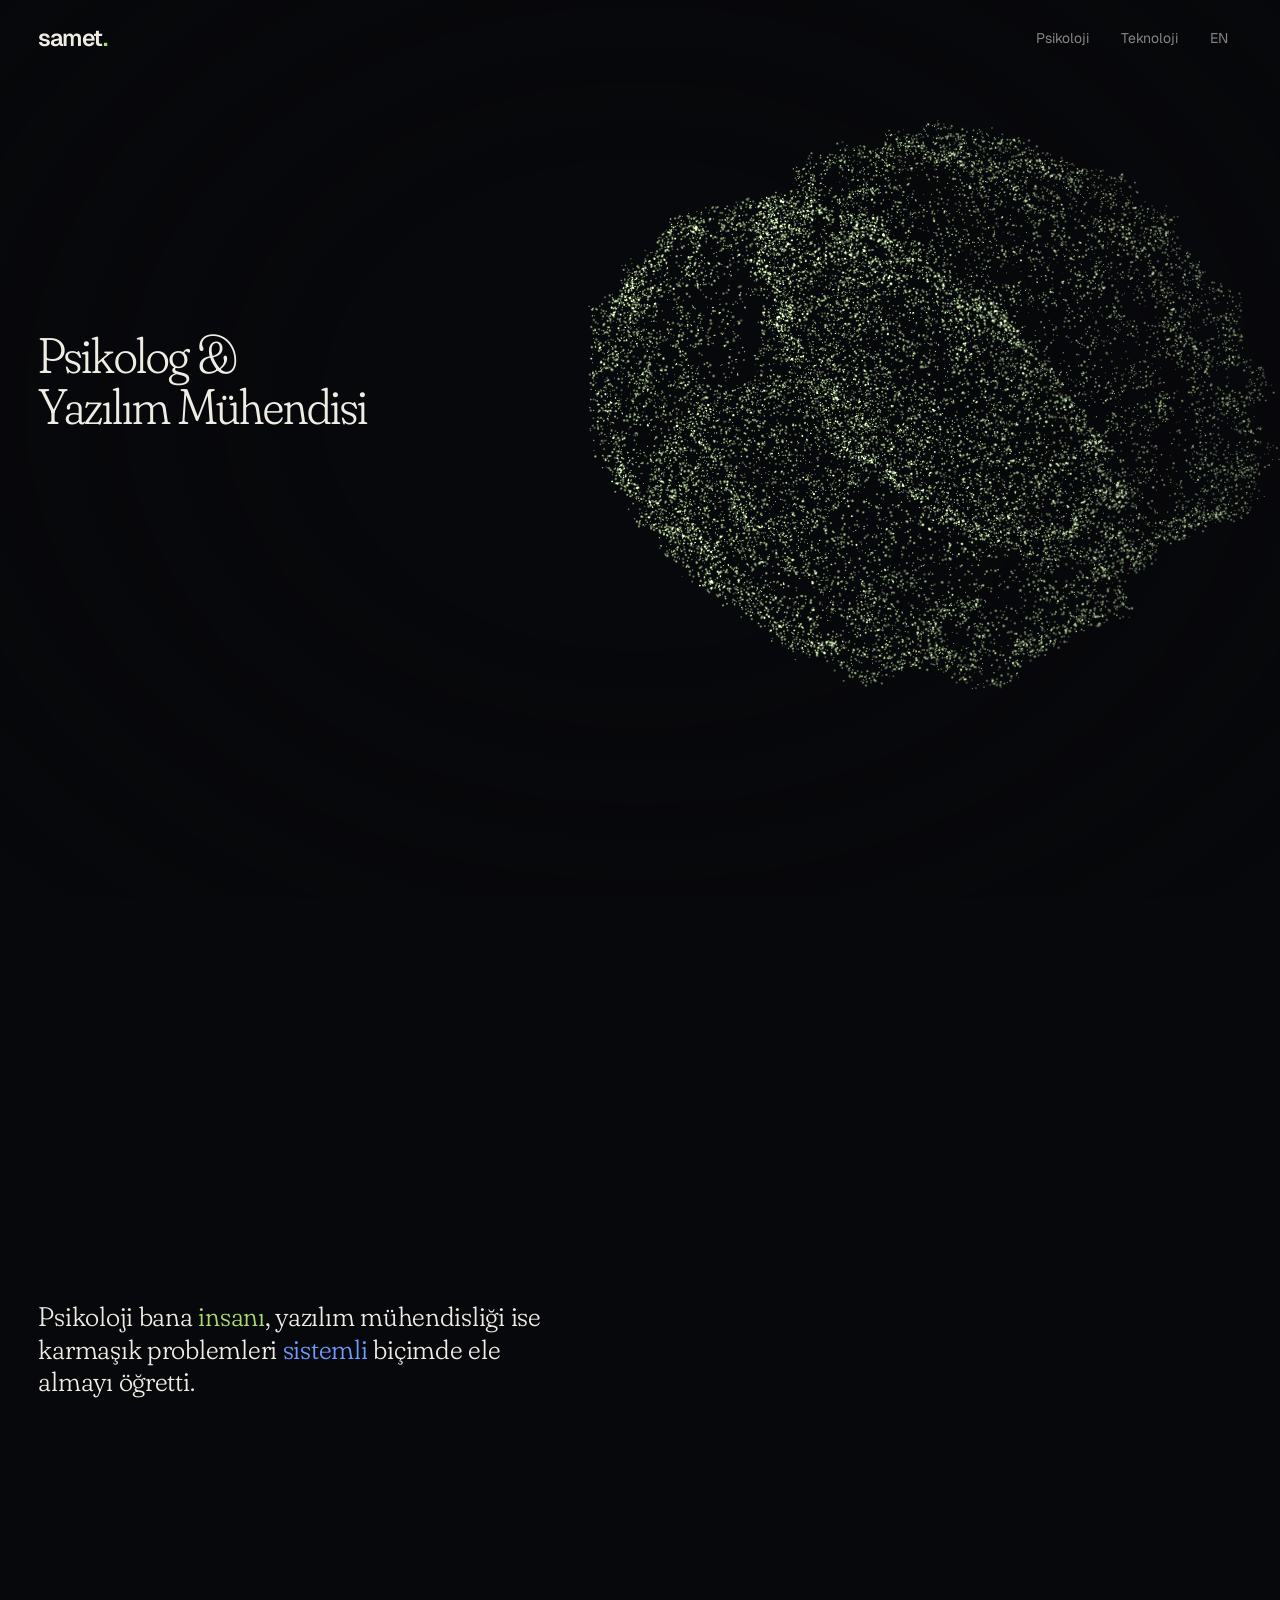
==== commit 9e294bbd: "Ana sayfa: beyinde ara ara nöron ateşlenmesi Beyin yüzeyinde noktadan noktaya zikzak çizen, çıtırday" ====
--- a/index.html
+++ b/index.html
@@ -190,9 +190,16 @@
 };
 const VS = `
     uniform float uT,uM1,uM2,uIn,uPR,uPush,uHL,uHR,uGo,uGoSide,uShift,uDil,uOpen,uLift,uMS,uDX,uDS,uDY; uniform vec3 uMouse; uniform mat4 uRot; uniform vec2 uGaze;
+    uniform vec4 uN[16];
     attribute vec3 pB,pC; attribute float seed,side;
     varying float vC; varying float vG; varying float vA;
     vec3 dir(float s){ return normalize(vec3(sin(s*91.7),cos(s*47.3),sin(s*13.1+1.))); }
+    // a firing: the nodes a discharge passes through (xyz, w = how bright) flare, with the points right around them
+    float nodes(vec3 q){
+      float s = 0.;
+      for (int i = 0; i < 16; i++) { vec3 g = q-uN[i].xyz; s += exp(-dot(g,g)*420.)*uN[i].w; }
+      return s;
+    }
     // the eye: lids around an iris of radial fibres; the pupil widens with uDil, the lids close with uOpen
     vec4 eye(vec3 e){
       float kind = floor(e.z), jit = (fract(e.z)-.5)*.1, LW = .86, H = .4*uOpen, Rr = .38;
@@ -233,9 +240,10 @@
       wp.xy += normalize(d+1e-4)*f*.42; wp.z += f*.35;
       vec4 mv = viewMatrix*wp;
       gl_Position = projectionMatrix*mv;
-      gl_PointSize = (1.7+fract(seed*13.)*2.5)*uPR*(7./-mv.z)*(1.+f*1.6);
+      float sp = min(nodes(position), 1.)*uIn*(1.-uM1)*(1.-uM2);   // only while it is a brain
+      gl_PointSize = (1.7+fract(seed*13.)*2.5)*uPR*(7./-mv.z)*(1.+f*1.6+sp*.7);
       vC = mix(uM1, side, uM2);
-      vG = f + hov*uM2*.5;
+      vG = f + hov*uM2*.5 + sp*1.6;
       vA = (.35+.65*fract(seed*17.))*mix(1.,1.-uGo*.6,1.-chosen)*mix(1.,side < .5 ? E.w : 1.,uM2);
     }`;
 const FS = `
@@ -248,21 +256,73 @@
       col = mix(col, cream, clamp(vG,0.,1.)*.7);
       gl_FragColor = vec4(col*a*vA*(.85+vG), 1.);
     }`;
+/* the firings' filaments: up to two discharges, each a jagged path of up to ZN nodes, drawn as ZS fine points per hop */
+const ZN = 8, ZS = 18, ZV = (ZN - 1) * ZS;
+const ZP = new Float32Array(2 * ZV * 3), ZM = new Float32Array(2 * ZV * 3).fill(9);
+const NODES = new Float32Array(64), ZH = new Float32Array(2), ZF = new Float32Array(2);
+let zapDirty = true;
+const ZVS = `
+    uniform mat4 uRot; uniform float uPR,uMS,uShift,uLift,uSize,uPush; uniform vec2 uHead,uFade; uniform vec3 uMouse;
+    attribute vec3 meta;          // x = how far along the whole path, y = how far along its hop, z = which firing
+    varying float vA;
+    void main(){
+      float head = meta.z < .5 ? uHead.x : uHead.y, fade = meta.z < .5 ? uFade.x : uFade.y;
+      vec4 wp = uRot*vec4(position*uMS,1.); wp.x += uShift; wp.y += .18*step(.5,uShift) + uLift;
+      // the pointer pushes the filament aside exactly as it pushes the points, so the arc stays on the surface it runs over
+      vec2 d = wp.xy-uMouse.xy; float f = exp(-dot(d,d)*3.2)*uPush;
+      wp.xy += normalize(d+1e-4)*f*.42; wp.z += f*.35;
+      vec4 mv = viewMatrix*wp;
+      gl_Position = projectionMatrix*mv;
+      gl_PointSize = uSize*uPR*(7./-mv.z);
+      vA = step(meta.x, head)*fade*(.45+.55*exp(-max(head-meta.x,0.)*6.));
+    }`;
+const ZFS = `
+    uniform vec3 uCol; uniform float uAlpha; varying float vA;
+    void main(){
+      vec2 c = gl_PointCoord-.5; float r = length(c); if(r>.5) discard;
+      gl_FragColor = vec4(uCol*smoothstep(.5,0.,r)*vA*uAlpha, 1.);
+    }`;
 let draw = () => {};
 if (gl) {
   const sh = (t, src) => { const x = gl.createShader(t); gl.shaderSource(x, src); gl.compileShader(x); if (!gl.getShaderParameter(x, gl.COMPILE_STATUS)) console.error(gl.getShaderInfoLog(x)); return x; };
-  const pr = gl.createProgram();
-  gl.attachShader(pr, sh(gl.VERTEX_SHADER, 'precision highp float;\nuniform mat4 viewMatrix, projectionMatrix;\nattribute vec3 position;\n' + VS));
-  gl.attachShader(pr, sh(gl.FRAGMENT_SHADER, 'precision highp float;\n' + FS));
-  gl.bindAttribLocation(pr, 0, 'position'); gl.linkProgram(pr); gl.useProgram(pr);
-  const attr = (name, data, n) => { const l = gl.getAttribLocation(pr, name); if (l < 0) return; gl.bindBuffer(gl.ARRAY_BUFFER, gl.createBuffer()); gl.bufferData(gl.ARRAY_BUFFER, data, gl.STATIC_DRAW); gl.enableVertexAttribArray(l); gl.vertexAttribPointer(l, n, gl.FLOAT, false, 0, 0); };
+  const prog = (vs, fs) => { const p = gl.createProgram();
+    gl.attachShader(p, sh(gl.VERTEX_SHADER, 'precision highp float;\nuniform mat4 viewMatrix, projectionMatrix;\nattribute vec3 position;\n' + vs));
+    gl.attachShader(p, sh(gl.FRAGMENT_SHADER, 'precision highp float;\n' + fs));
+    gl.bindAttribLocation(p, 0, 'position'); gl.linkProgram(p); return p; };
+  const pr = prog(VS, FS), pz = prog(ZVS, ZFS);
+  // the cloud's buffers are bound again every frame, since the filaments' program takes its turn in between
+  const MA = [];
+  const attr = (name, data, n) => { const l = gl.getAttribLocation(pr, name); if (l < 0) return; const b = gl.createBuffer(); gl.bindBuffer(gl.ARRAY_BUFFER, b); gl.bufferData(gl.ARRAY_BUFFER, data, gl.STATIC_DRAW); MA.push({ l, b, n }); };
   attr('position', A, 3); attr('pB', B, 3); attr('pC', C, 3); attr('seed', SEED, 1); attr('side', SIDE, 1);
   const F = ['uT', 'uM1', 'uM2', 'uIn', 'uPR', 'uPush', 'uHL', 'uHR', 'uGo', 'uGoSide', 'uShift', 'uDil', 'uOpen', 'uLift', 'uMS', 'uDX', 'uDS', 'uDY'], L = {};
-  [...F, 'uMouse', 'uGaze', 'uRot', 'viewMatrix', 'projectionMatrix'].forEach(n => L[n] = gl.getUniformLocation(pr, n));
+  [...F, 'uMouse', 'uGaze', 'uRot', 'viewMatrix', 'projectionMatrix', 'uN[0]'].forEach(n => L[n] = gl.getUniformLocation(pr, n));
+  const zb = gl.createBuffer(), zm = gl.createBuffer(), zMeta = gl.getAttribLocation(pz, 'meta'), ZL = {};
+  gl.bindBuffer(gl.ARRAY_BUFFER, zb); gl.bufferData(gl.ARRAY_BUFFER, ZP, gl.DYNAMIC_DRAW);
+  gl.bindBuffer(gl.ARRAY_BUFFER, zm); gl.bufferData(gl.ARRAY_BUFFER, ZM, gl.DYNAMIC_DRAW);
+  ['uRot', 'viewMatrix', 'projectionMatrix', 'uPR', 'uMS', 'uShift', 'uLift', 'uPush', 'uMouse', 'uSize', 'uHead', 'uFade', 'uCol', 'uAlpha'].forEach(n => ZL[n] = gl.getUniformLocation(pz, n));
   gl.disable(gl.DEPTH_TEST); gl.enable(gl.BLEND); gl.blendEquation(gl.FUNC_ADD); gl.blendFunc(gl.SRC_ALPHA, gl.ONE);   // additive
   gl.clearColor(7 / 255, 8 / 255, 11 / 255, 1);
-  draw = () => { gl.clear(gl.COLOR_BUFFER_BIT); F.forEach(n => gl.uniform1f(L[n], U[n].value)); gl.uniform3fv(L.uMouse, U.uMouse.value); gl.uniform2fv(L.uGaze, U.uGaze.value);
-    gl.uniformMatrix4fv(L.uRot, false, U.uRot.value); gl.uniformMatrix4fv(L.viewMatrix, false, VIEW); gl.uniformMatrix4fv(L.projectionMatrix, false, PROJ); gl.drawArrays(gl.POINTS, 0, N); };
+  draw = () => {
+    gl.clear(gl.COLOR_BUFFER_BIT); gl.useProgram(pr);
+    MA.forEach(a => { gl.bindBuffer(gl.ARRAY_BUFFER, a.b); gl.vertexAttribPointer(a.l, a.n, gl.FLOAT, false, 0, 0); gl.enableVertexAttribArray(a.l); });
+    F.forEach(n => gl.uniform1f(L[n], U[n].value)); gl.uniform3fv(L.uMouse, U.uMouse.value); gl.uniform2fv(L.uGaze, U.uGaze.value);
+    gl.uniformMatrix4fv(L.uRot, false, U.uRot.value); gl.uniformMatrix4fv(L.viewMatrix, false, VIEW); gl.uniformMatrix4fv(L.projectionMatrix, false, PROJ);
+    gl.uniform4fv(L['uN[0]'], NODES);
+    gl.drawArrays(gl.POINTS, 0, N);
+    if (!(ZF[0] > 0 || ZF[1] > 0)) return;
+    // the filaments: a soft wide glow, then a fine bright core
+    gl.useProgram(pz); MA.forEach(a => gl.disableVertexAttribArray(a.l));
+    gl.bindBuffer(gl.ARRAY_BUFFER, zb); if (zapDirty) gl.bufferSubData(gl.ARRAY_BUFFER, 0, ZP);
+    gl.vertexAttribPointer(0, 3, gl.FLOAT, false, 0, 0); gl.enableVertexAttribArray(0);
+    gl.bindBuffer(gl.ARRAY_BUFFER, zm); if (zapDirty) gl.bufferSubData(gl.ARRAY_BUFFER, 0, ZM);
+    gl.vertexAttribPointer(zMeta, 3, gl.FLOAT, false, 0, 0); gl.enableVertexAttribArray(zMeta); zapDirty = false;
+    gl.uniformMatrix4fv(ZL.uRot, false, U.uRot.value); gl.uniformMatrix4fv(ZL.viewMatrix, false, VIEW); gl.uniformMatrix4fv(ZL.projectionMatrix, false, PROJ);
+    ['uPR', 'uMS', 'uShift', 'uLift', 'uPush'].forEach(n => gl.uniform1f(ZL[n], U[n].value)); gl.uniform3fv(ZL.uMouse, U.uMouse.value);
+    gl.uniform2fv(ZL.uHead, ZH); gl.uniform2fv(ZL.uFade, ZF);
+    gl.uniform1f(ZL.uSize, 15); gl.uniform1f(ZL.uAlpha, .2); gl.uniform3f(ZL.uCol, .75, .95, .65); gl.drawArrays(gl.POINTS, 0, 2 * ZV);
+    gl.uniform1f(ZL.uSize, 3.4); gl.uniform1f(ZL.uAlpha, 1.3); gl.uniform3f(ZL.uCol, 1, .98, .92); gl.drawArrays(gl.POINTS, 0, 2 * ZV);
+    gl.disableVertexAttribArray(zMeta);
+  };
 }
 
 function size() {
@@ -315,9 +375,97 @@
   m[2] = -a * d; m[6] = b; m[10] = a * c; m[14] = 0;
   m[3] = 0; m[7] = 0; m[11] = 0; m[15] = 1;
 }
+/* firings: now and then a discharge crackles across the brain's surface, point to point, like a signal passing between
+   neurons, and sometimes passes on from where it ended. Never more than two at once (one on phones), only while the
+   brain is whole, none with reduced motion. */
+const GS = .22, GRID = new Map(), cell = (x, y, z) => Math.floor(x / GS) + ',' + Math.floor(y / GS) + ',' + Math.floor(z / GS);
+for (let i = 0; i < N; i++) { const k = cell(A[i * 3], A[i * 3 + 1], A[i * 3 + 2]); let c = GRID.get(k); if (!c) GRID.set(k, c = []); c.push(i); }
+function hop(p, d) {                                   // a point nearby on the surface, going on roughly the same way
+  const fx = Math.floor(p[0] / GS), fy = Math.floor(p[1] / GS), fz = Math.floor(p[2] / GS), out = [];
+  for (let x = -1; x <= 1; x++) for (let y = -1; y <= 1; y++) for (let z = -1; z <= 1; z++) {
+    const c = GRID.get((fx + x) + ',' + (fy + y) + ',' + (fz + z)); if (!c) continue;
+    for (const i of c) {
+      const vx = A[i * 3] - p[0], vy = A[i * 3 + 1] - p[1], vz = A[i * 3 + 2] - p[2], l = Math.hypot(vx, vy, vz);
+      if (l < .1 || l > .21 || (d && (vx * d[0] + vy * d[1] + vz * d[2]) / l < .35)) continue;
+      out.push(i);
+    }
+  }
+  if (!out.length) return null;
+  const i = out[Math.floor(R() * out.length)]; return [A[i * 3], A[i * 3 + 1], A[i * 3 + 2]];
+}
+const SP = [0, 1].map(i => ({ t: -1, dur: 1, chain: 0, nodes: [], next: 1.4 + i * 2.2 + R() * 1.6 }));
+const SPN = innerWidth < 760 ? 1 : 2;
+function fire(k, t, from) {
+  const want = 4 + Math.floor(R() * (ZN - 3));        // 4 to 8 nodes
+  let p = from, d = null;
+  if (!p) { const i = Math.floor(R() * N) * 3; p = [A[i], A[i + 1], A[i + 2]]; }
+  const pts = [p];
+  while (pts.length < want) {
+    const q = hop(p, d); if (!q) break;
+    d = [q[0] - p[0], q[1] - p[1], q[2] - p[2]]; const l = Math.hypot(d[0], d[1], d[2]); d = d.map(v => v / l);
+    pts.push(q); p = q;
+  }
+  if (pts.length < 3) return false;
+  const s = SP[k]; s.nodes = pts; s.t = t; s.dur = .16 + (pts.length - 1) * .05;   // fast, like a discharge
+  shape(k);
+  return true;
+}
+// the filament's shape: each hop bends twice at random, like a small bolt of lightning; drawn again ~18 times a second,
+// so it crackles. ZS samples run along each bent hop; the samples of unused hops stay unlit (path position 9).
+function shape(k) {
+  const pts = SP[k].nodes, segs = pts.length - 1;
+  for (let g = 0; g < ZN - 1; g++) {
+    let poly = null;
+    if (g < segs) {
+      const a = pts[g], b = pts[g + 1], l = Math.hypot(b[0] - a[0], b[1] - a[1], b[2] - a[2]) * .32;
+      const kink = f => a.map((v, c) => v + (b[c] - v) * f + (R() - .5) * 2 * l);
+      poly = [a, kink(1 / 3), kink(2 / 3), b];
+    }
+    for (let j = 0; j < ZS; j++) {
+      const f = j / ZS, m = (k * ZV + g * ZS + j) * 3;
+      if (poly) {
+        const i = Math.floor(f * 3), lf = f * 3 - i;
+        for (let c = 0; c < 3; c++) ZP[m + c] = poly[i][c] + (poly[i + 1][c] - poly[i][c]) * lf;
+        ZM[m] = (g + f) / segs; ZM[m + 1] = f;
+      } else { ZM[m] = 9; ZM[m + 1] = 0; }
+      ZM[m + 2] = k;
+    }
+  }
+  zapDirty = true;
+}
+function sparks(t) {
+  const brain = !RM && U.uIn.value > .95 && U.uM1.value < .02 && U.uM2.value < .02;
+  const mask = (1 - U.uM1.value) * (1 - U.uM2.value);
+  NODES.fill(0);
+  SP.forEach((s, k) => {
+    ZH[k] = 0; ZF[k] = 0;
+    if (s.t >= 0) {
+      const e = t - s.t, hold = .14, out = .34, segs = s.nodes.length - 1;
+      if (e > s.dur + hold + out) {
+        s.t = -1;
+        if (brain && s.chain < 2 && R() < .3 && fire(k, t, s.nodes[segs])) s.chain++;   // it passes on
+        else { s.chain = 0; s.next = t + 2.2 + R() * 3.5; }
+        return;
+      }
+      const env = e < s.dur + hold ? 1 : 1 - (e - s.dur - hold) / out;
+      const crack = Math.floor(t * 18); if (crack !== s.crack) { s.crack = crack; shape(k); }
+      ZH[k] = e < s.dur ? e / s.dur : 1.01;
+      ZF[k] = env * (.55 + .45 * R()) * mask;          // it flickers
+      s.nodes.forEach((p, j) => {                      // each node flares as the discharge reaches it, then glows on
+        const tj = j / segs * s.dur, m = (k * ZN + j) * 4;
+        NODES[m] = p[0]; NODES[m + 1] = p[1]; NODES[m + 2] = p[2];
+        NODES[m + 3] = e < tj ? 0 : (.35 + .65 * Math.exp(-(e - tj) * 5)) * env * mask;
+      });
+    } else if (k < SPN && t > s.next) {
+      if (!brain || !fire(k, t)) s.next = t + (brain ? .2 : 1);
+    }
+  });
+}
+
 let t0 = performance.now();
 function loop(now) {
   const t = RM ? 0 : (now - t0) / 1000; U.uT.value = t;
+  sparks(t);
   push += (tpush - push) * .08; U.uPush.value = push;
   // the eye: pupil and gaze ease toward their targets; a blink every 5.5 s (none with reduced motion)
   U.uDil.value += (eyeT.dil - U.uDil.value) * (RM ? 1 : .07);
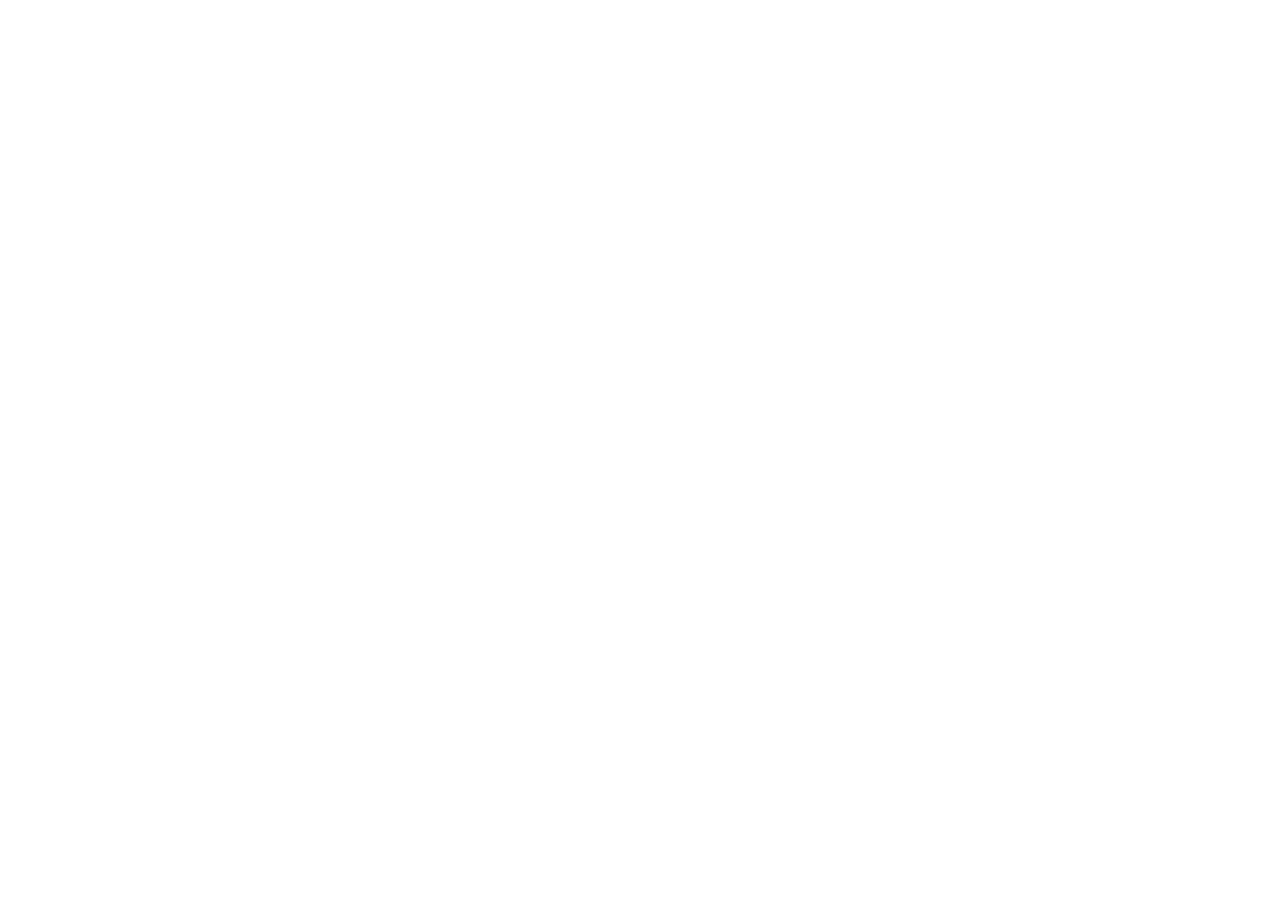
==== commit ee135fcb: "Telif notu, alan adı kontrolü ve LICENSE Her sayfanın altına küçük bir telif satırı (TR/EN). Sayfa b" ====
--- a/index.html
+++ b/index.html
@@ -9,6 +9,7 @@
 <title>Samet Baran · Psikolog ve yazılım mühendisi</title>
 <meta name="description" content="Psikolog ve yazılım mühendisi Samet Baran. İnsanı anlamak, teknolojiyi anlamlı kılmak: psikoloji bana insanı, yazılım mühendisliği ise karmaşık problemleri sistemli biçimde ele almayı öğretti.">
 <link rel="canonical" href="https://abdullahsametbaran.com/">
+<script>/* Sayfa başka bir alan adında açılırsa asıl adrese gönderir (kopya siteler için). */(function(h){if(!h||h==='localhost'||h==='127.0.0.1'||h==='abdullahsametbaran.github.io'||/(^|\.)abdullahsametbaran\.com$/.test(h)||h==='abdullahsametbaran-com.translate.goog')return;location.replace('https://abdullahsametbaran.com/'+location.hash)})(location.hostname)</script>
 <link rel="alternate" hreflang="tr" href="https://abdullahsametbaran.com/">
 <link rel="alternate" hreflang="en" href="https://abdullahsametbaran.com/en/">
 <link rel="alternate" hreflang="x-default" href="https://abdullahsametbaran.com/">
@@ -91,6 +92,8 @@
   .hero .side{right:var(--gut);top:auto;bottom:8vh;max-width:none}.hero .side p{font-size:15px;margin-bottom:14px}.cue i{height:28px}
   .story .pin{align-items:flex-end;padding-bottom:9vh}.story p{max-width:none;font-size:clamp(22px,6.4vw,28px)}
   .door{width:44vw}.door h2{font-size:34px}.door p{display:none}}
+.telif{position:absolute;left:0;right:0;bottom:22px;margin:0;text-align:center;font:7.5px/1.4 "Geist Mono",monospace;letter-spacing:.12em;text-transform:uppercase;color:var(--mute);opacity:.7}
+@media (max-width:520px){.telif{font-size:7.5px;letter-spacing:.04em}}
 </style>
 <script type="application/ld+json">{"@context":"https://schema.org","@graph":[{"@type":"WebSite","@id":"https://abdullahsametbaran.com/#website","url":"https://abdullahsametbaran.com/","name":"Samet Baran","alternateName":["Abdullah Samet Baran","samet."],"inLanguage":"tr","publisher":{"@id":"https://abdullahsametbaran.com/#person"}},{"@type":"Person","@id":"https://abdullahsametbaran.com/#person","name":"Abdullah Samet Baran","alternateName":"Samet Baran","url":"https://abdullahsametbaran.com/","jobTitle":["Psikolog","Yazılım Mühendisi"],"sameAs":["https://tr.linkedin.com/in/abdullah-samet-baran-b7b565208"]}]}</script>
 </head>
@@ -109,6 +112,7 @@
     <div class="ttl mono" id="dt">İki alan · birini seç</div>
     <a class="door l" href="psikoloji/index.html" data-go="mind" aria-label="Psikoloji sayfasına gir"><span class="mono">01 · Zihin</span><h2 class="fr"><em>Psikoloji</em></h2><p>Davranış, deneyim ve bizi biz yapan ilişkiler.</p><span class="go"><b>←</b>Psikolojiye gir</span></a>
     <a class="door r" href="teknoloji/index.html" data-go="sys" aria-label="Teknoloji sayfasına gir"><span class="mono">02 · Sistem</span><h2 class="fr"><em>Teknoloji</em></h2><p>İş analizi, süreç keşfi ve otomasyon.</p><span class="go">Teknolojiye gir<b>→</b></span></a>
+    <p class="telif">© 2026 Abdullah Samet Baran · Tüm hakları saklıdır.</p>
   </div></section>
 </main>
 <div class="wipe" id="wipe"></div>
